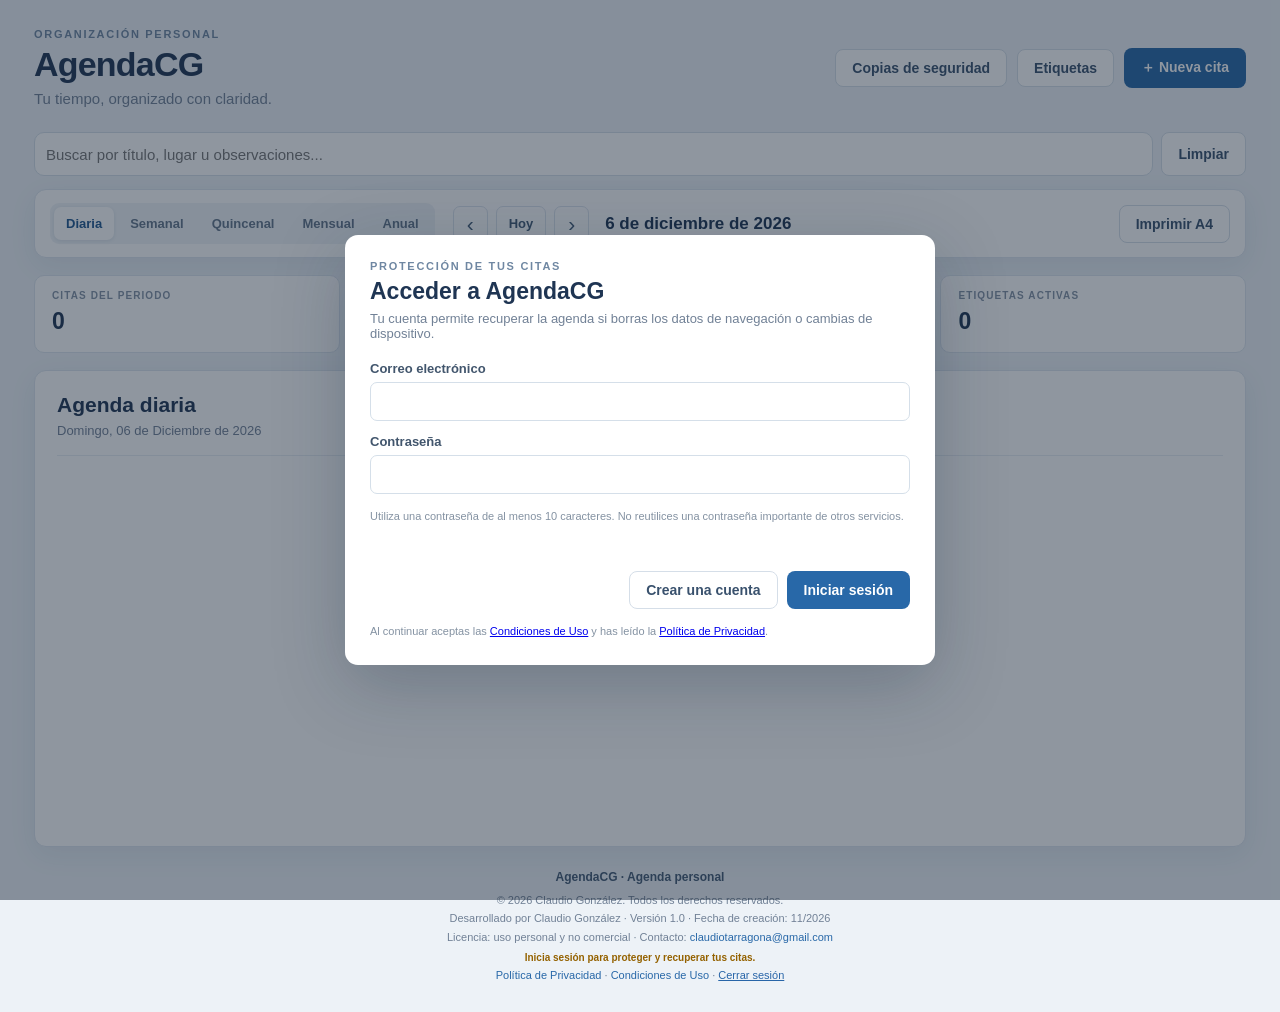
==== index.html @ bfd345f3 "Add Google Search Console verification meta tag" ====
<!DOCTYPE html>
<html lang="es">
<head>
    <meta charset="UTF-8">
    <meta name="viewport" content="width=device-width, initial-scale=1, viewport-fit=cover">
    <meta name="theme-color" content="#1f3553">
    <meta name="description" content="AgendaCG: agenda personal con almacenamiento local y sincronización segura.">
    <meta name="google-site-verification" content="126rjDqV72mXyPb1nNdItYj8DQDbuHSr2ooa95EnpuE">
    <link rel="manifest" href="manifest.webmanifest">
    <link rel="icon" href="icons/icon.svg" type="image/svg+xml">
    <link rel="apple-touch-icon" href="icons/icon.svg">
    <title>AgendaCG</title>
    <link rel="stylesheet" href="css/styles.css">
</head>
<body>
    <div class="app-shell">
        <header class="app-header no-print">
            <div>
                <div class="eyebrow">ORGANIZACIÓN PERSONAL</div>
                <h1>AgendaCG</h1>
                <p class="subtitle">Tu tiempo, organizado con claridad.</p>
            </div>
            <div class="header-actions">
                <button class="button button-light" id="installBtn" hidden>Instalar AgendaCG</button>
                <button class="button button-light" id="backupBtn">Copias de seguridad</button>
                <button class="button button-light" id="manageCategoriesBtn">Etiquetas</button>
                <button class="button button-primary" id="newEventBtn">＋ Nueva cita</button>
            </div>
        </header>

        <main>
            <section class="search-bar no-print" aria-label="Buscar citas">
                <input id="searchInput" type="search" placeholder="Buscar por título, lugar u observaciones..." autocomplete="off">
                <button class="button button-light" id="clearSearchBtn" type="button">Limpiar</button>
            </section>
            <section class="toolbar no-print">
                <div class="view-tabs" role="group" aria-label="Tipo de vista">
                    <button class="view-tab active" data-view="day">Diaria</button>
                    <button class="view-tab" data-view="week">Semanal</button>
                    <button class="view-tab" data-view="fortnight">Quincenal</button>
                    <button class="view-tab" data-view="month">Mensual</button>
                    <button class="view-tab" data-view="year">Anual</button>
                </div>
                <div class="date-navigation">
                    <button class="icon-button" id="prevBtn" aria-label="Periodo anterior">‹</button>
                    <button class="today-button" id="todayBtn">Hoy</button>
                    <button class="icon-button" id="nextBtn" aria-label="Periodo siguiente">›</button>
                    <div class="period-title" id="periodTitle"></div>
                </div>
                <div class="toolbar-actions">
                    <button class="button button-light" id="printBtn">Imprimir A4</button>
                </div>
            </section>

            <section class="summary-row" id="summaryRow">
                <div class="summary-card">
                    <span class="summary-label">CITAS DEL PERIODO</span>
                    <strong id="periodCount">0</strong>
                </div>
                <div class="summary-card">
                    <span class="summary-label">PRÓXIMA CITA</span>
                    <strong class="summary-next" id="nextEvent">Sin citas próximas</strong>
                </div>
                <div class="summary-card">
                    <span class="summary-label">ETIQUETAS ACTIVAS</span>
                    <strong id="categoryCount">0</strong>
                </div>
            </section>

            <section class="calendar-panel">
                <div class="panel-heading">
                    <div>
                        <h2 id="viewHeading">Agenda diaria</h2>
                        <p id="viewDescription">Citas programadas para el día seleccionado.</p>
                    </div>
                    <div class="panel-legend" id="legend"></div>
                </div>
                <div id="calendarView" class="calendar-view"></div>
            </section>
        </main>

        <footer class="app-footer">
            <div class="footer-brand">AgendaCG · Agenda personal</div>
            <div>© 2026 Claudio González. Todos los derechos reservados.</div>
            <div>Desarrollado por Claudio González · Versión 1.0 · Fecha de creación: 11/2026</div>
            <div>Licencia: uso personal y no comercial · Contacto: <a href="mailto:claudiotarragona@gmail.com">claudiotarragona@gmail.com</a></div>
            <div class="footer-storage" id="cloudStatus" role="status">Preparando almacenamiento seguro…</div>
            <div><a href="privacidad.html" target="_blank" rel="noopener">Política de Privacidad</a> · <a href="condiciones.html" target="_blank" rel="noopener">Condiciones de Uso</a> · <button class="link-button" type="button" id="logoutBtn">Cerrar sesión</button></div>
        </footer>
    </div>

    <div class="modal-backdrop hidden no-print" id="eventModal">
        <section class="modal" role="dialog" aria-modal="true" aria-labelledby="eventModalTitle">
            <div class="modal-header">
                <div>
                    <div class="eyebrow">GESTIÓN DE AGENDA</div>
                    <h2 id="eventModalTitle">Nueva cita</h2>
                </div>
                <button class="close-button" data-close="eventModal" aria-label="Cerrar">×</button>
            </div>
            <form id="eventForm">
                <input type="hidden" id="eventId">
                <label for="eventTitle">Título de la cita <span class="required">*</span></label>
                <input id="eventTitle" maxlength="120" required placeholder="Ej. Visita médica">

                <div class="form-grid">
                    <div>
                        <label for="eventDate">Fecha <span class="required">*</span></label>
                        <input type="date" id="eventDate" required>
                    </div>
                    <div>
                        <label for="eventCategory">Tipo de cita</label>
                        <select id="eventCategory"></select>
                    </div>
                    <div>
                        <label for="eventStart">Hora de inicio</label>
                        <input type="time" id="eventStart">
                    </div>
                    <div>
                        <label for="eventEnd">Hora de finalización</label>
                        <input type="time" id="eventEnd">
                    </div>
                </div>

                <label for="eventLocation">Lugar</label>
                <input id="eventLocation" maxlength="160" placeholder="Dirección o lugar (opcional)">
                <label for="eventNotes">Observaciones</label>
                <textarea id="eventNotes" rows="4" maxlength="1500" placeholder="Detalles que quieras recordar..."></textarea>

                <div class="modal-actions">
                    <button type="button" class="button button-light" data-close="eventModal">Cancelar</button>
                    <button type="submit" class="button button-primary">Guardar cita</button>
                </div>
            </form>
        </section>
    </div>

    <div class="modal-backdrop hidden no-print" id="categoriesModal">
        <section class="modal modal-narrow" role="dialog" aria-modal="true" aria-labelledby="categoriesTitle">
            <div class="modal-header">
                <div>
                    <div class="eyebrow">PERSONALIZACIÓN</div>
                    <h2 id="categoriesTitle">Etiquetas de cita</h2>
                    <p class="modal-intro">Crea y administra los tipos que utilizarás en tu agenda.</p>
                </div>
                <button class="close-button" data-close="categoriesModal" aria-label="Cerrar">×</button>
            </div>

            <form id="categoryForm" class="category-form">
                <input type="hidden" id="categoryId">
                <input id="categoryName" maxlength="50" required placeholder="Nombre de la etiqueta">
                <input type="color" id="categoryColor" value="#3975bd" aria-label="Color de etiqueta">
                <button class="button button-primary" type="submit" id="categorySaveBtn">Añadir</button>
                <button class="button button-light hidden" type="button" id="categoryCancelBtn">Cancelar</button>
            </form>

            <div id="categoryList" class="category-list"></div>
            <p class="small-note">No se puede eliminar una etiqueta que esté asignada a una cita. Primero cambia el tipo de esas citas.</p>
        </section>
    </div>

    <div class="modal-backdrop hidden no-print" id="backupModal">
        <section class="modal modal-narrow" role="dialog" aria-modal="true" aria-labelledby="backupTitle">
            <div class="modal-header">
                <div><div class="eyebrow">PROTECCIÓN DE DATOS</div><h2 id="backupTitle">Copias de seguridad</h2>
                <p class="modal-intro">Exporta tus citas a un archivo o restaura una copia anterior.</p></div>
                <button class="close-button" data-close="backupModal" aria-label="Cerrar">×</button>
            </div>
            <div class="backup-actions">
                <button class="button button-primary" id="exportBackupBtn" type="button">Exportar copia JSON</button>
                <label class="button button-light file-button" for="importBackupInput">Restaurar copia JSON</label>
                <input id="importBackupInput" type="file" accept="application/json,.json" hidden>
            </div>
            <p class="small-note">La copia incluye las citas y las etiquetas. Guárdala en un lugar seguro. La restauración sustituye los datos actuales de este dispositivo.</p>
        </section>
    </div>
    <div class="modal-backdrop hidden no-print" id="accountModal">
        <section class="modal modal-narrow" role="dialog" aria-modal="true" aria-labelledby="accountTitle">
            <div class="modal-header"><div><div class="eyebrow">PROTECCIÓN DE TUS CITAS</div><h2 id="accountTitle">Acceder a AgendaCG</h2><p class="modal-intro">Tu cuenta permite recuperar la agenda si borras los datos de navegación o cambias de dispositivo.</p></div></div>
            <form id="authForm">
                <input type="hidden" id="authMode" value="login">
                <label for="authEmail">Correo electrónico</label>
                <input type="email" id="authEmail" autocomplete="username" maxlength="254" required>
                <label for="authPassword">Contraseña</label>
                <input type="password" id="authPassword" autocomplete="current-password" minlength="10" maxlength="128" required>
                <p class="small-note">Utiliza una contraseña de al menos 10 caracteres. No reutilices una contraseña importante de otros servicios.</p>
                <p id="authMessage" class="auth-message" role="alert"></p>
                <div class="modal-actions"><button type="button" class="button button-light" id="authSwitch">Crear una cuenta</button><button type="submit" class="button button-primary" id="authSubmit">Iniciar sesión</button></div>
            </form>
            <p class="small-note">Al continuar aceptas las <a href="condiciones.html" target="_blank" rel="noopener">Condiciones de Uso</a> y has leído la <a href="privacidad.html" target="_blank" rel="noopener">Política de Privacidad</a>.</p>
        </section>
    </div>
    <div class="toast no-print" id="toast" role="status" aria-live="polite"></div>
    <script src="js/config.js"></script>
    <script src="js/cloud.js"></script>
    <script src="js/app.js"></script>
    <script src="js/pwa.js"></script>
</body>
</html>
---- css/styles.css ----
* { box-sizing: border-box; }
:root {
    --navy: #1f3553;
    --blue: #2868a8;
    --blue-dark: #1f568e;
    --text: #26364a;
    --muted: #718096;
    --line: #dce4ed;
    --soft: #f3f6fa;
    --white: #ffffff;
    --shadow: 0 8px 28px rgba(30, 55, 85, .07);
}
body { margin: 0; background: #edf2f7; color: var(--text); font-family: "Segoe UI", Arial, sans-serif; font-size: 15px; }
button, input, select, textarea { font: inherit; }
button { cursor: pointer; }
.app-shell { max-width: 1500px; margin: 0 auto; padding: 28px 34px 22px; }
.app-header { display:flex; align-items:center; justify-content:space-between; gap:24px; margin-bottom:25px; }
.eyebrow { color:#6f87a2; font-size:11px; font-weight:800; letter-spacing:1.7px; margin-bottom:6px; }
h1 { color:var(--navy); font-size:34px; line-height:1.1; margin:0; letter-spacing:-.8px; }
.subtitle { color:var(--muted); margin:7px 0 0; font-size:15px; }
.header-actions, .toolbar-actions { display:flex; gap:10px; align-items:center; }
.button { border:1px solid transparent; border-radius:8px; padding:10px 16px; font-weight:650; font-size:14px; transition:.15s; }
.button-primary { background:var(--blue); color:white; }
.button-primary:hover { background:var(--blue-dark); }
.button-light { background:white; color:#39516d; border-color:#d5dee8; }
.button-light:hover { background:#f6f8fb; }
.toolbar { background:white; border:1px solid var(--line); border-radius:12px; padding:13px 15px; display:flex; align-items:center; gap:18px; box-shadow:var(--shadow); }
.view-tabs { display:flex; gap:4px; background:#f0f4f8; padding:4px; border-radius:9px; }
.view-tab { border:0; color:#63758a; background:transparent; padding:9px 12px; border-radius:7px; font-size:13px; font-weight:650; }
.view-tab.active { background:white; color:var(--blue-dark); box-shadow:0 1px 4px #1b36501c; }
.date-navigation { display:flex; align-items:center; gap:8px; flex:1; min-width:220px; }
.icon-button, .today-button { height:35px; min-width:35px; border:1px solid var(--line); background:white; color:#425a75; border-radius:7px; font-size:21px; line-height:1; }
.today-button { font-size:13px; padding:0 12px; font-weight:650; }
.period-title { font-size:17px; font-weight:750; color:var(--navy); margin-left:8px; }
.summary-row { display:grid; grid-template-columns: .8fr 1.5fr .8fr; gap:14px; margin:17px 0; }
.summary-card { background:white; border:1px solid var(--line); border-radius:10px; padding:14px 17px; min-height:78px; }
.summary-label { display:block; color:#8493a5; font-size:10px; font-weight:800; letter-spacing:1.1px; margin-bottom:7px; }
.summary-card strong { color:var(--navy); font-size:23px; }
.summary-card .summary-next { font-size:15px; font-weight:650; }
.calendar-panel { background:white; border:1px solid var(--line); border-radius:12px; box-shadow:var(--shadow); min-height:460px; padding:22px; }
.panel-heading { display:flex; align-items:flex-start; justify-content:space-between; gap:20px; padding-bottom:17px; border-bottom:1px solid #e8edf3; margin-bottom:18px; }
.panel-heading h2 { margin:0; color:var(--navy); font-size:21px; }
.panel-heading p { margin:6px 0 0; color:var(--muted); font-size:13px; }
.panel-legend { display:flex; flex-wrap:wrap; justify-content:flex-end; gap:8px 13px; }
.legend-item { display:flex; align-items:center; gap:6px; color:#68798c; font-size:11px; }
.legend-dot { width:9px; height:9px; border-radius:50%; }
.calendar-view { min-height:350px; }
.day-list { display:flex; flex-direction:column; gap:10px; }
.event-card { display:grid; grid-template-columns:90px 5px minmax(0,1fr) auto; gap:14px; align-items:stretch; border:1px solid #e5ebf1; border-radius:9px; padding:13px 14px; background:#fff; }
.event-time { color:#405976; font-size:14px; font-weight:750; padding-top:2px; }
.event-stripe { border-radius:4px; background:var(--event-color,#3975bd); }
.event-main { min-width:0; }
.event-title { font-size:15px; font-weight:750; color:#263c57; margin:0 0 5px; }
.event-meta { display:flex; flex-wrap:wrap; gap:7px 14px; color:#718196; font-size:12px; }
.event-notes { margin-top:7px; font-size:13px; color:#52657a; white-space:pre-wrap; }
.event-actions { display:flex; gap:6px; align-items:flex-start; }
.mini-button { border:1px solid #dce4ed; background:#fff; color:#50657d; border-radius:6px; padding:6px 9px; font-size:12px; }
.mini-button:hover { background:#f4f7fa; }
.empty-state { text-align:center; padding:65px 20px; color:#7a8a9d; }
.empty-state strong { display:block; color:#40546c; font-size:17px; margin-bottom:7px; }
.week-grid { display:grid; grid-template-columns:repeat(7,minmax(0,1fr)); border-top:1px solid var(--line); border-left:1px solid var(--line); }
.week-column { min-height:300px; border-right:1px solid var(--line); border-bottom:1px solid var(--line); padding:9px 7px; min-width:0; }
.week-day-head { text-align:center; padding:5px 0 11px; border-bottom:1px solid #edf1f5; margin-bottom:8px; }
.week-day-head span { display:block; color:#7b8b9d; text-transform:uppercase; font-size:10px; font-weight:750; }
.week-day-head strong { display:inline-flex; margin-top:5px; width:29px; height:29px; align-items:center; justify-content:center; border-radius:50%; color:#3d536d; }
.week-day-head strong.selected { background:var(--blue); color:white; }
.week-event { display:block; width:100%; text-align:left; border:0; border-left:3px solid var(--event-color); background:#f2f6fa; border-radius:4px; padding:6px 5px; margin:5px 0; color:#344b65; font-size:11px; line-height:1.35; overflow-wrap:anywhere; }
.week-event b { display:block; font-size:10px; margin-bottom:2px; }
.month-grid { display:grid; grid-template-columns:repeat(7,minmax(0,1fr)); border-top:1px solid var(--line); border-left:1px solid var(--line); }
.month-weekday { padding:9px 5px; text-align:center; background:#f6f8fb; color:#708196; font-size:11px; font-weight:800; border-right:1px solid var(--line); border-bottom:1px solid var(--line); }
.month-cell { min-height:112px; padding:7px; border-right:1px solid var(--line); border-bottom:1px solid var(--line); cursor:pointer; }
.month-cell:hover { background:#f8fafc; }
.month-cell.outside { background:#fafbfd; color:#b4bfcb; }
.month-cell.today { background:#f1f7fd; }
.month-day-number { display:flex; align-items:center; justify-content:space-between; color:#455a73; font-size:12px; font-weight:750; margin-bottom:5px; }
.month-cell.outside .month-day-number { color:#b3bdc8; }
.month-event { display:block; border-left:3px solid var(--event-color); border-radius:3px; background:#f0f4f8; color:#41566e; padding:3px 4px; margin:3px 0; font-size:10px; overflow:hidden; text-overflow:ellipsis; white-space:nowrap; }
.more-events { color:#6e8298; font-size:10px; padding:2px 4px; }
.year-grid { display:grid; grid-template-columns:repeat(3,minmax(0,1fr)); gap:20px; }
.year-month { border:1px solid #e3eaf1; border-radius:8px; padding:12px; }
.year-month h3 { color:#314b68; font-size:14px; margin:0 0 9px; }
.year-days { display:grid; grid-template-columns:repeat(7,1fr); gap:3px; text-align:center; }
.year-days span { font-size:10px; color:#7f8ea0; padding:4px 0; }
.year-days button { border:0; background:transparent; border-radius:5px; padding:5px 0; color:#40556d; font-size:11px; position:relative; }
.year-days button:hover { background:#edf3f9; }
.year-days button.has-events::after { content:""; position:absolute; width:4px; height:4px; border-radius:50%; background:#3477b9; bottom:1px; left:calc(50% - 2px); }
.year-days button.selected { background:var(--blue); color:white; }
.year-days button.today:not(.selected) { outline:1px solid #77a4d0; }
.app-footer { text-align:center; color:#718196; font-size:11px; line-height:1.7; padding:20px 8px 5px; }
.footer-brand { color:#435a74; font-weight:750; font-size:12px; margin-bottom:3px; }
.app-footer a { color:#2868a8; text-decoration:none; }
.app-footer a:hover { text-decoration:underline; }
.footer-storage { color:#98a4b1; font-size:10px; margin-top:2px; }
.modal-backdrop { position:fixed; inset:0; z-index:20; background:rgba(21,37,56,.48); display:flex; align-items:center; justify-content:center; padding:20px; overflow:auto; }
.hidden { display:none !important; }
.print-only { display:none; }
.modal { width:min(620px,100%); background:white; border-radius:13px; padding:25px; box-shadow:0 20px 70px #10243b40; max-height:calc(100vh - 40px); overflow:auto; }
.modal-narrow { width:min(590px,100%); }
.modal-header { display:flex; align-items:flex-start; justify-content:space-between; margin-bottom:20px; }
.modal-header h2 { margin:0; color:var(--navy); font-size:23px; }
.close-button { border:0; background:transparent; color:#78889a; font-size:28px; line-height:1; }
.modal form label { display:block; color:#42566d; font-size:13px; font-weight:700; margin:13px 0 6px; }
.required { color:#c34b4b; }
input, select, textarea { width:100%; border:1px solid #d5dfe9; border-radius:7px; padding:10px 11px; color:#2c4057; background:white; outline:none; }
input:focus, select:focus, textarea:focus { border-color:#78a5d0; box-shadow:0 0 0 3px #3975bd18; }
textarea { resize:vertical; }
.form-grid { display:grid; grid-template-columns:1fr 1fr; gap:0 14px; }
.modal-actions { display:flex; justify-content:flex-end; gap:9px; margin-top:22px; }
.modal-intro { color:#718196; margin:6px 0 0; font-size:13px; }
.category-form { display:grid; grid-template-columns:1fr 48px auto; gap:8px; align-items:center; }
.category-form input { min-width:0; }
.category-form input[type=color] { height:40px; padding:4px; }
.category-form .hidden { display:none !important; }
.category-list { display:flex; flex-direction:column; gap:8px; margin-top:18px; }
.category-row { display:flex; align-items:center; gap:10px; border:1px solid #e5ebf1; border-radius:7px; padding:9px 10px; }
.category-swatch { width:13px; height:13px; border-radius:50%; flex:none; }
.category-row strong { flex:1; font-size:13px; color:#3b5068; }
.category-row-actions { display:flex; gap:6px; }
.small-note { font-size:11px; line-height:1.5; color:#8492a2; margin:14px 0 0; }
.toast { position:fixed; bottom:22px; left:50%; transform:translateX(-50%); z-index:40; background:#203b5b; color:white; padding:11px 17px; border-radius:8px; box-shadow:var(--shadow); opacity:0; pointer-events:none; transition:opacity .2s; font-size:13px; }
.toast.show { opacity:1; }
@media (max-width:1050px) {
    .app-shell { padding:22px 18px; }
    .toolbar { flex-wrap:wrap; }
    .date-navigation { order:3; flex-basis:100%; }
    .toolbar-actions { margin-left:auto; }
    .week-grid { overflow-x:auto; }
    .week-column { min-width:105px; }
}
@media (max-width:680px) {
    .app-header { align-items:flex-start; flex-direction:column; }
    .header-actions { width:100%; }
    .header-actions .button { flex:1; }
    .summary-row { grid-template-columns:1fr 1fr; }
    .summary-card:nth-child(2) { grid-column:span 2; grid-row:2; }
    .view-tabs { width:100%; overflow-x:auto; }
    .view-tab { flex:1; padding:9px 7px; white-space:nowrap; }
    .toolbar-actions { width:100%; }
    .toolbar-actions .button { flex:1; }
    .period-title { font-size:14px; }
    .calendar-panel { padding:14px; }
    .panel-heading { flex-direction:column; }
    .panel-legend { justify-content:flex-start; }
    .event-card { grid-template-columns:65px 4px minmax(0,1fr); gap:9px; }
    .event-actions { grid-column:3; }
    .year-grid { grid-template-columns:repeat(2,minmax(0,1fr)); gap:10px; }
    .year-month { padding:8px; }
    .month-cell { min-height:76px; padding:4px; }
    .month-event { font-size:9px; }
    .form-grid { grid-template-columns:1fr; }
    .category-form { grid-template-columns:1fr 42px; }
    .category-form button { grid-column:span 2; }
}
@page { size:A4 portrait; margin:14mm 13mm 15mm; }
@media print {
    body { background:white; color:#111; font-family:Arial,sans-serif; font-size:11pt; }
    .app-shell { max-width:none; padding:0; margin:0; }
    .no-print, .app-header, .toolbar, .summary-row, .event-actions { display:none !important; }
    .app-footer { display:block !important; margin-top:8mm; padding-top:3mm; border-top:1px solid #888; color:#333; font-size:8pt; line-height:1.5; }
    .footer-brand { color:#111; font-size:9pt; }
    .app-footer a { color:#111; text-decoration:none; }
    .footer-storage { color:#444; }
    .calendar-panel { border:0; border-radius:0; box-shadow:none; padding:0; min-height:0; }
    .panel-heading { border-bottom:2px solid #333; padding:0 0 8px; margin:0 0 12px; }
    .panel-heading h2 { font-size:17pt; color:#111; }
    .panel-heading p { font-size:10pt; color:#333; }
    .panel-legend { gap:5px 12px; }
    .legend-item { color:#222; font-size:8pt; }
    .event-card { break-inside:avoid; grid-template-columns:23mm 2mm minmax(0,1fr); gap:4mm; padding:3mm 2mm; border:0; border-bottom:1px solid #bbb; border-radius:0; }
    .event-time { font-size:10pt; color:#111; }
    .event-title { font-size:12pt; color:#111; margin-bottom:2mm; }
    .event-meta { color:#333; font-size:9pt; }
    .event-notes { color:#222; font-size:10pt; }
    .day-list { gap:0; }
    .week-grid, .month-grid { border-color:#777; }
    .week-column { min-height:33mm; padding:2mm 1.5mm; }
    .week-day-head span { font-size:8pt; color:#222; }
    .week-day-head strong { color:#111; }
    .print-only { display:block !important; }
    .week-event { background:#f4f4f4 !important; color:#111; font-size:8pt; padding:1.5mm; break-inside:avoid; }
    .week-event b { font-size:7.5pt; }
    .month-weekday { background:#eee !important; color:#111; font-size:8pt; padding:2mm; }
    .month-cell { min-height:24mm; padding:1.5mm; }
    .month-event { background:#f1f1f1 !important; color:#111; font-size:7pt; white-space:normal; }
    .year-grid { grid-template-columns:repeat(3,1fr); gap:5mm; }
    .year-month { break-inside:avoid; padding:2mm; }
    .year-month h3 { font-size:10pt; color:#111; }
    .year-days button, .year-days span { color:#111; font-size:7pt; padding:1mm 0; }
    .year-days button.has-events::after { background:#111; }
    .empty-state { padding:20mm 5mm; color:#333; }
    .empty-state strong { color:#111; }
}

/* Adaptación PWA para teléfonos */
.search-bar { display:flex; gap:8px; margin:0 0 13px; }
.search-bar input { min-width:0; flex:1; min-height:44px; border-radius:10px; }
.backup-actions { display:flex; flex-wrap:wrap; gap:10px; }
.file-button { display:inline-flex; align-items:center; justify-content:center; cursor:pointer; }
button, .button { touch-action:manipulation; }
@media (max-width:680px) {
  body { font-size:14px; padding-bottom:env(safe-area-inset-bottom); }
  .app-shell { padding:calc(15px + env(safe-area-inset-top)) 12px 16px; }
  .app-header { gap:13px; margin-bottom:15px; }
  h1 { font-size:29px; }
  .subtitle { font-size:13px; }
  .header-actions { display:grid; grid-template-columns:1fr 1fr; gap:8px; }
  .header-actions .button { min-height:43px; padding:9px 8px; font-size:12px; }
  .search-bar { margin-bottom:10px; }
  .search-bar .button { padding:8px 11px; }
  .toolbar { padding:10px; gap:10px; }
  .view-tabs { display:grid; grid-template-columns:repeat(5,minmax(0,1fr)); gap:2px; width:100%; }
  .view-tab { padding:9px 2px; font-size:11px; }
  .date-navigation { order:initial; flex-basis:auto; min-width:0; width:100%; justify-content:center; }
  .period-title { flex:1; text-align:center; font-size:13px; margin-left:2px; }
  .toolbar-actions { display:flex; width:100%; }
  .toolbar-actions .button { width:100%; min-height:40px; }
  .summary-row { grid-template-columns:1fr 1fr; gap:8px; margin:10px 0; }
  .summary-card { min-height:68px; padding:10px; }
  .summary-label { font-size:9px; letter-spacing:.5px; }
  .summary-card strong { font-size:20px; }
  .summary-card .summary-next { font-size:12px; }
  .calendar-panel { padding:12px 9px; min-height:300px; }
  .panel-heading { gap:10px; padding-bottom:12px; margin-bottom:12px; }
  .panel-heading h2 { font-size:18px; }
  .panel-heading p { font-size:11px; }
  .panel-legend { gap:6px 9px; }
  .legend-item { font-size:10px; }
  .event-card { grid-template-columns:57px 3px minmax(0,1fr); gap:8px; padding:11px 8px; }
  .event-time { font-size:11px; }
  .event-title { font-size:14px; }
  .event-meta { font-size:11px; }
  .event-notes { font-size:12px; }
  .event-actions { grid-column:3; }
  .mini-button { min-height:34px; padding:7px 10px; }
  .week-grid { overflow-x:auto; grid-template-columns:repeat(7,minmax(90px,1fr)) !important; }
  .week-column { min-width:90px; }
  .month-grid { min-width:0; }
  .month-cell { min-height:65px; padding:3px 2px; }
  .month-weekday { padding:6px 1px; font-size:9px; }
  .month-day-number { font-size:10px; }
  .month-event { font-size:8px; padding:2px; }
  .year-grid { grid-template-columns:1fr 1fr; gap:8px; }
  .year-month { padding:7px 5px; }
  .year-month h3 { font-size:12px; }
  .year-days { gap:1px; }
  .year-days button { padding:5px 0; font-size:10px; }
  .modal-backdrop { align-items:flex-end; padding:0; }
  .modal { width:100%; max-height:92dvh; border-radius:18px 18px 0 0; padding:20px 16px calc(18px + env(safe-area-inset-bottom)); }
  .modal-header h2 { font-size:20px; }
  .modal form label { margin-top:12px; }
  input, select, textarea { min-height:43px; font-size:16px; }
  textarea { min-height:100px; }
  .form-grid { grid-template-columns:1fr 1fr; gap:0 10px; }
  .modal-actions { position:sticky; bottom:-18px; background:#fff; padding:12px 0 3px; }
  .modal-actions .button { flex:1; min-height:44px; }
  .category-form { grid-template-columns:minmax(0,1fr) 45px; }
  .category-form button { grid-column:span 2; min-height:42px; }
  .category-row { flex-wrap:wrap; }
  .category-row-actions { margin-left:auto; }
  .app-footer { font-size:10px; padding-top:15px; }
}
@media (max-width:370px) {
  .view-tab { font-size:10px; }
  .form-grid { grid-template-columns:1fr; }
  .event-card { grid-template-columns:51px 3px minmax(0,1fr); gap:6px; }
  .year-grid { grid-template-columns:1fr; }
}


/* Cuenta y sincronización segura */
.link-button{border:0;background:none;color:#2865a8;text-decoration:underline;cursor:pointer;font:inherit;padding:0}
#cloudStatus{font-weight:600}
#cloudStatus[data-state="success"]{color:#18794e}
#cloudStatus[data-state="warning"]{color:#946200}
#cloudStatus[data-state="error"]{color:#b42318}
.auth-message{min-height:1.3em;color:#b42318;font-size:13px;margin:8px 0}
#authSubmit:disabled{opacity:.65;cursor:wait}
#accountModal{z-index:11000}
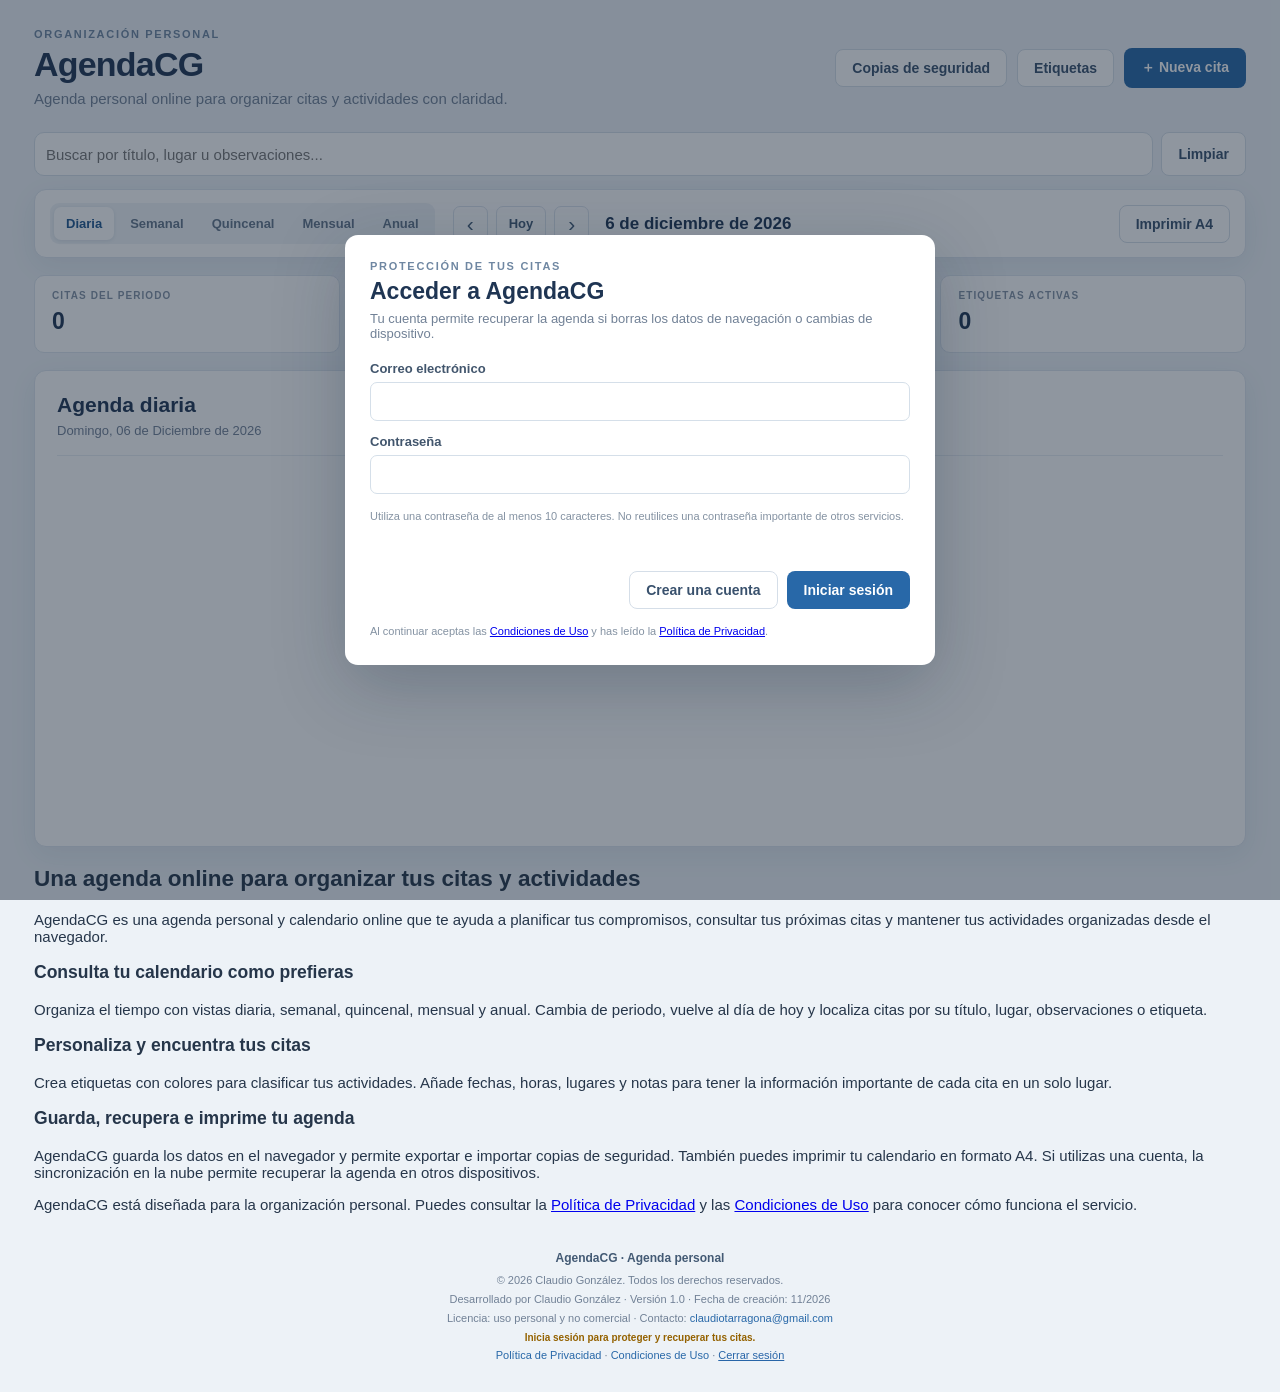
==== commit da63ffa9: "Improve AgendaCG homepage SEO content and metadata" ====
--- a/index.html
+++ b/index.html
@@ -4,12 +4,41 @@
     <meta charset="UTF-8">
     <meta name="viewport" content="width=device-width, initial-scale=1, viewport-fit=cover">
     <meta name="theme-color" content="#1f3553">
-    <meta name="description" content="AgendaCG: agenda personal con almacenamiento local y sincronización segura.">
+    <meta name="description" content="AgendaCG es tu agenda online y calendario personal para organizar citas y actividades. Consulta vistas diaria, semanal, quincenal, mensual y anual, usa etiquetas y guarda copias de seguridad.">
+    <meta name="robots" content="index,follow,max-image-preview:large">
+    <link rel="canonical" href="https://fersys26.github.io/AgendaCG/">
     <meta name="google-site-verification" content="126rjDqV72mXyPb1nNdItYj8DQDbuHSr2ooa95EnpuE">
+    <meta property="og:type" content="website">
+    <meta property="og:locale" content="es_ES">
+    <meta property="og:site_name" content="AgendaCG">
+    <meta property="og:title" content="AgendaCG: agenda online y calendario personal de citas">
+    <meta property="og:description" content="Organiza citas y actividades con una agenda online personal: vistas diaria, semanal, quincenal, mensual y anual, etiquetas y copias de seguridad.">
+    <meta property="og:url" content="https://fersys26.github.io/AgendaCG/">
+    <meta name="twitter:card" content="summary">
+    <meta name="twitter:title" content="AgendaCG: agenda online y calendario personal">
+    <meta name="twitter:description" content="Organiza citas y actividades con vistas diaria, semanal, quincenal, mensual y anual.">
     <link rel="manifest" href="manifest.webmanifest">
     <link rel="icon" href="icons/icon.svg" type="image/svg+xml">
-    <link rel="apple-touch-icon" href="icons/icon.svg">
-    <title>AgendaCG</title>
+    <link rel="icon" href="icons/icon-192.png" type="image/png" sizes="192x192">
+    <link rel="apple-touch-icon" href="icons/icon-192.png">
+    <title>AgendaCG: agenda online y calendario personal de citas</title>
+    <script type="application/ld+json">
+    {
+      "@context": "https://schema.org",
+      "@type": "SoftwareApplication",
+      "name": "AgendaCG",
+      "applicationCategory": "ProductivityApplication",
+      "operatingSystem": "Web",
+      "inLanguage": "es",
+      "url": "https://fersys26.github.io/AgendaCG/",
+      "description": "Agenda online personal para organizar citas y actividades con vistas diaria, semanal, quincenal, mensual y anual, etiquetas y copias de seguridad.",
+      "featureList": ["Vistas diaria, semanal, quincenal, mensual y anual", "Gestión de citas y actividades", "Etiquetas personalizables", "Búsqueda de citas", "Impresión en formato A4", "Copias de seguridad exportables", "Sincronización entre dispositivos mediante cuenta, cuando está disponible"],
+      "author": {
+        "@type": "Person",
+        "name": "Claudio González"
+      }
+    }
+    </script>
     <link rel="stylesheet" href="css/styles.css">
 </head>
 <body>
@@ -18,7 +47,7 @@
             <div>
                 <div class="eyebrow">ORGANIZACIÓN PERSONAL</div>
                 <h1>AgendaCG</h1>
-                <p class="subtitle">Tu tiempo, organizado con claridad.</p>
+                <p class="subtitle">Agenda personal online para organizar citas y actividades con claridad.</p>
             </div>
             <div class="header-actions">
                 <button class="button button-light" id="installBtn" hidden>Instalar AgendaCG</button>
@@ -76,6 +105,26 @@
                     <div class="panel-legend" id="legend"></div>
                 </div>
                 <div id="calendarView" class="calendar-view"></div>
+            </section>
+
+            <section class="seo-intro" aria-labelledby="seo-heading">
+                <h2 id="seo-heading">Una agenda online para organizar tus citas y actividades</h2>
+                <p>AgendaCG es una agenda personal y calendario online que te ayuda a planificar tus compromisos, consultar tus próximas citas y mantener tus actividades organizadas desde el navegador.</p>
+                <div class="seo-features">
+                    <article>
+                        <h3>Consulta tu calendario como prefieras</h3>
+                        <p>Organiza el tiempo con vistas diaria, semanal, quincenal, mensual y anual. Cambia de periodo, vuelve al día de hoy y localiza citas por su título, lugar, observaciones o etiqueta.</p>
+                    </article>
+                    <article>
+                        <h3>Personaliza y encuentra tus citas</h3>
+                        <p>Crea etiquetas con colores para clasificar tus actividades. Añade fechas, horas, lugares y notas para tener la información importante de cada cita en un solo lugar.</p>
+                    </article>
+                    <article>
+                        <h3>Guarda, recupera e imprime tu agenda</h3>
+                        <p>AgendaCG guarda los datos en el navegador y permite exportar e importar copias de seguridad. También puedes imprimir tu calendario en formato A4. Si utilizas una cuenta, la sincronización en la nube permite recuperar la agenda en otros dispositivos.</p>
+                    </article>
+                </div>
+                <p class="seo-note">AgendaCG está diseñada para la organización personal. Puedes consultar la <a href="privacidad.html">Política de Privacidad</a> y las <a href="condiciones.html">Condiciones de Uso</a> para conocer cómo funciona el servicio.</p>
             </section>
         </main>
 
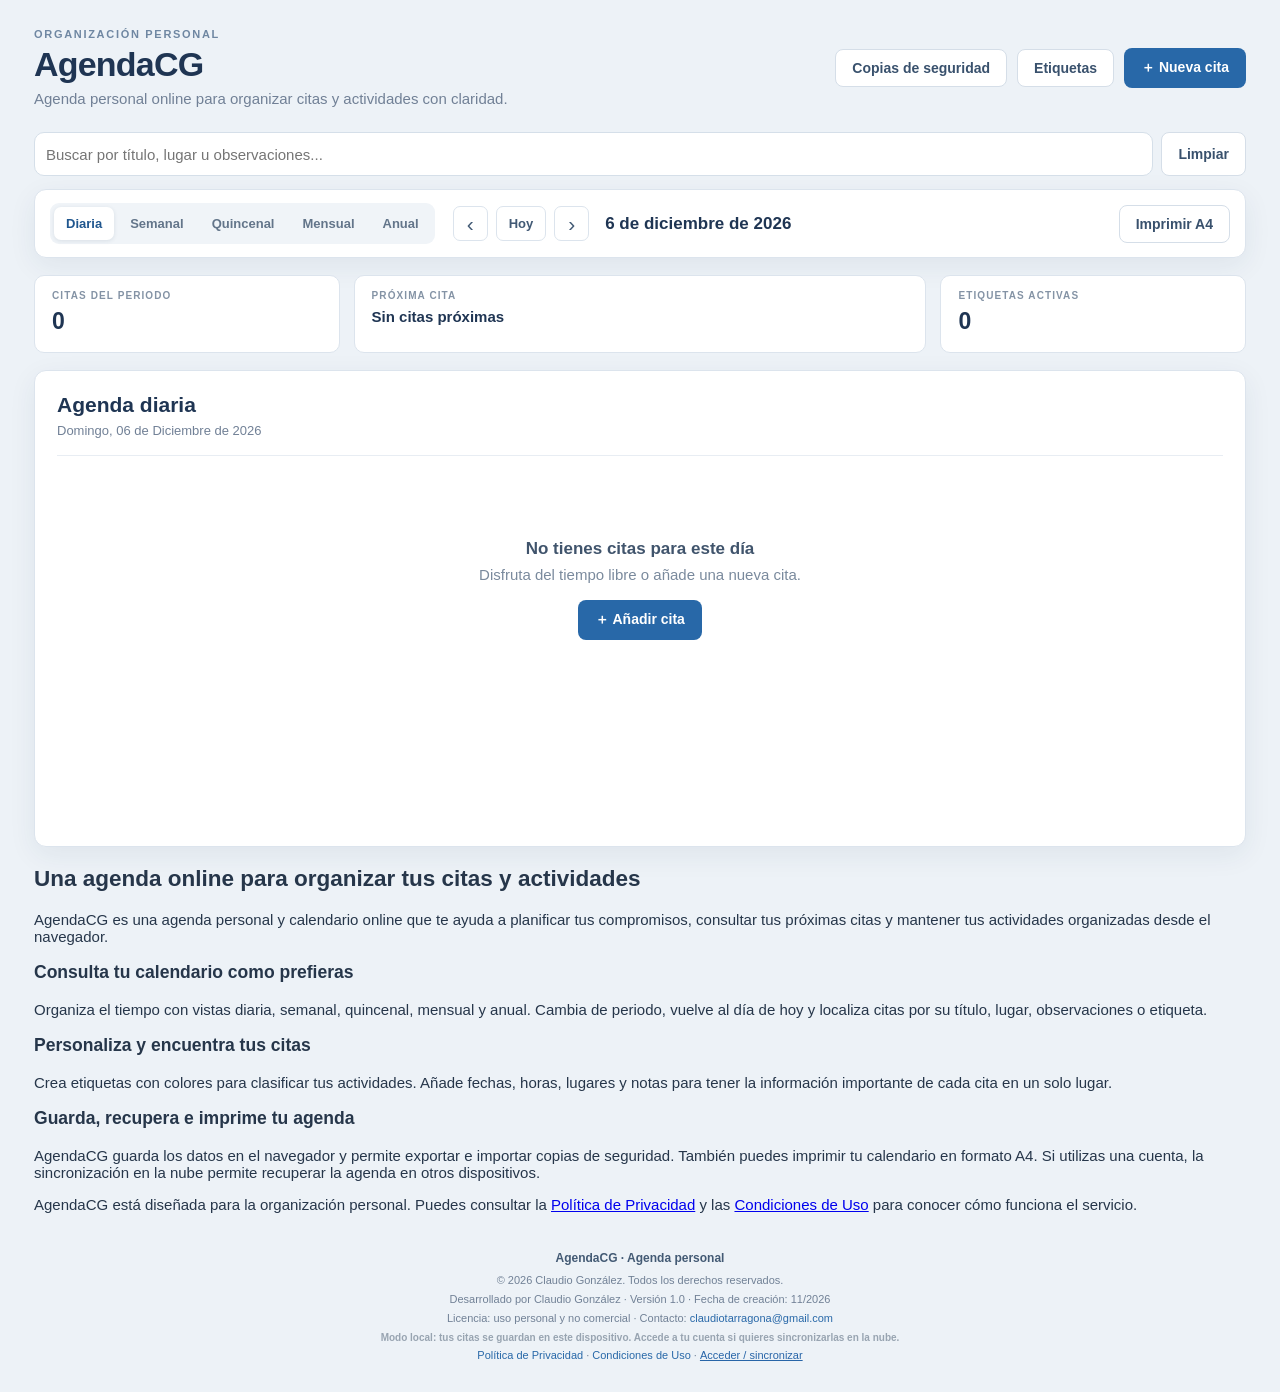
==== commit 80b357f3: "Make cloud account access optional in AgendaCG footer" ====
--- a/index.html
+++ b/index.html
@@ -134,7 +134,7 @@
             <div>Desarrollado por Claudio González · Versión 1.0 · Fecha de creación: 11/2026</div>
             <div>Licencia: uso personal y no comercial · Contacto: <a href="mailto:claudiotarragona@gmail.com">claudiotarragona@gmail.com</a></div>
             <div class="footer-storage" id="cloudStatus" role="status">Preparando almacenamiento seguro…</div>
-            <div><a href="privacidad.html" target="_blank" rel="noopener">Política de Privacidad</a> · <a href="condiciones.html" target="_blank" rel="noopener">Condiciones de Uso</a> · <button class="link-button" type="button" id="logoutBtn">Cerrar sesión</button></div>
+            <div><a href="privacidad.html" target="_blank" rel="noopener">Política de Privacidad</a> · <a href="condiciones.html" target="_blank" rel="noopener">Condiciones de Uso</a> · <button class="link-button" type="button" id="logoutBtn">Acceder / sincronizar</button></div>
         </footer>
     </div>
 
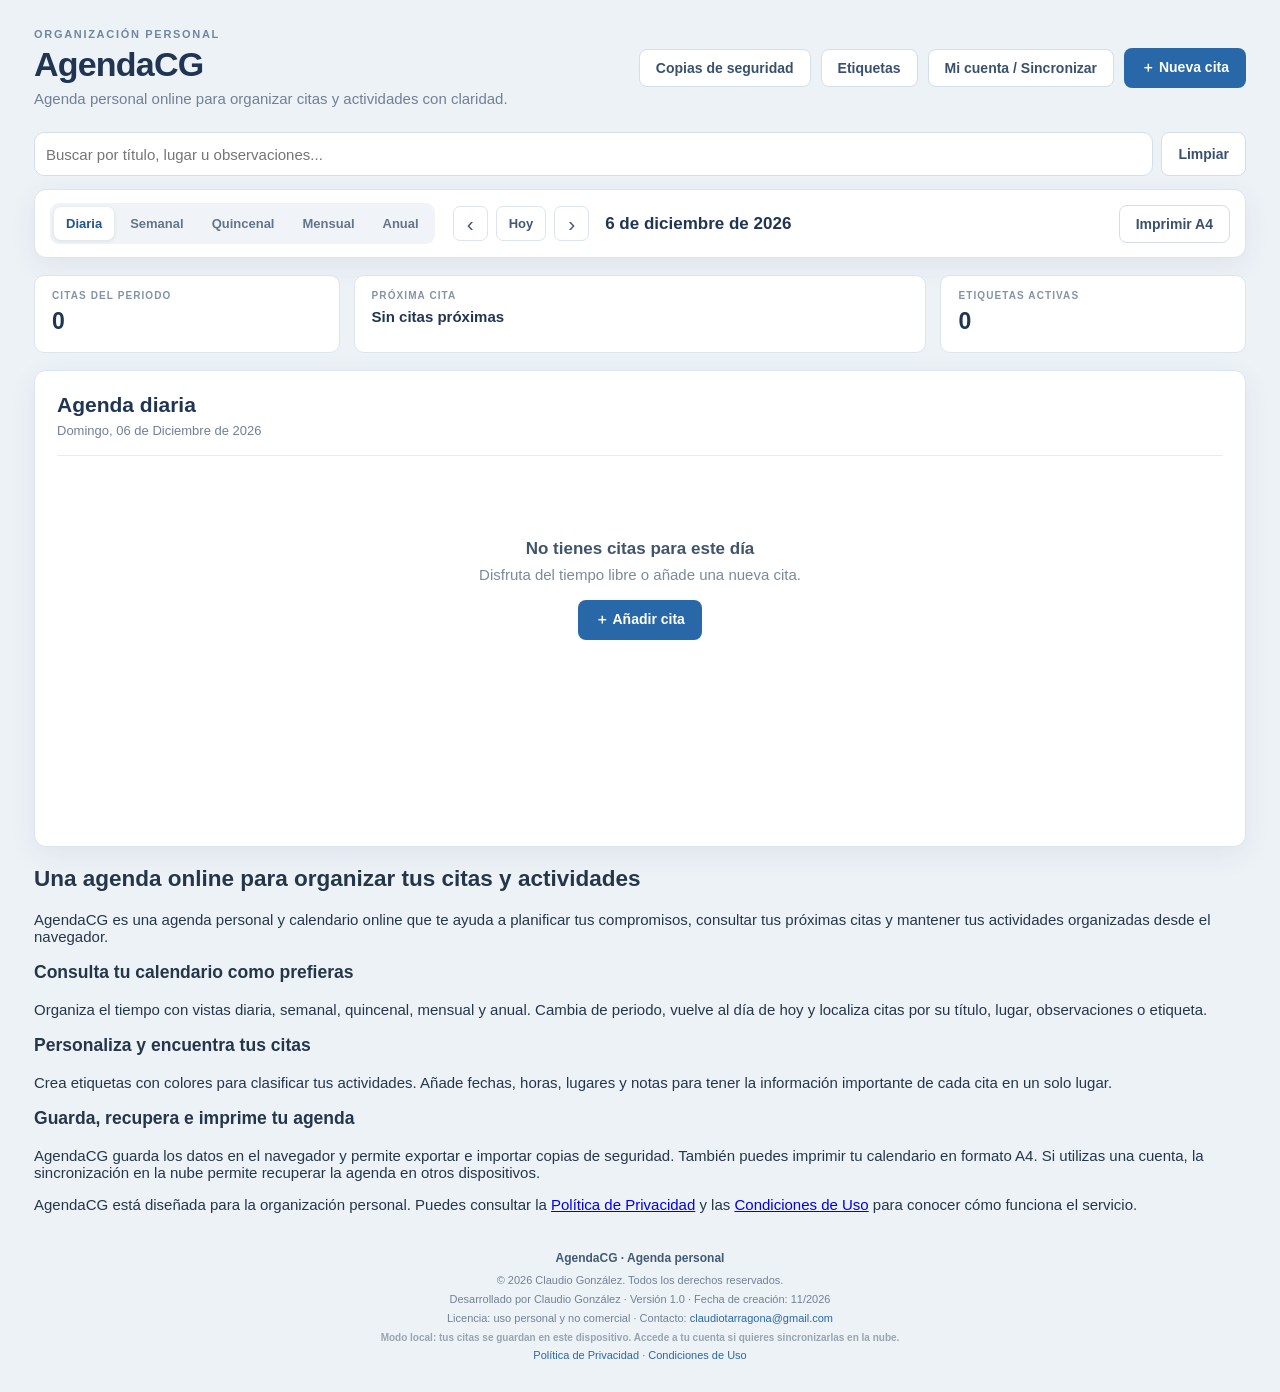
==== commit 08066f41: "Move account and cloud sync access to visible app header" ====
--- a/index.html
+++ b/index.html
@@ -53,6 +53,7 @@
                 <button class="button button-light" id="installBtn" hidden>Instalar AgendaCG</button>
                 <button class="button button-light" id="backupBtn">Copias de seguridad</button>
                 <button class="button button-light" id="manageCategoriesBtn">Etiquetas</button>
+                <button class="button button-light account-access-button" id="logoutBtn" type="button">Mi cuenta / Sincronizar</button>
                 <button class="button button-primary" id="newEventBtn">＋ Nueva cita</button>
             </div>
         </header>
@@ -134,7 +135,7 @@
             <div>Desarrollado por Claudio González · Versión 1.0 · Fecha de creación: 11/2026</div>
             <div>Licencia: uso personal y no comercial · Contacto: <a href="mailto:claudiotarragona@gmail.com">claudiotarragona@gmail.com</a></div>
             <div class="footer-storage" id="cloudStatus" role="status">Preparando almacenamiento seguro…</div>
-            <div><a href="privacidad.html" target="_blank" rel="noopener">Política de Privacidad</a> · <a href="condiciones.html" target="_blank" rel="noopener">Condiciones de Uso</a> · <button class="link-button" type="button" id="logoutBtn">Acceder / sincronizar</button></div>
+            <div><a href="privacidad.html" target="_blank" rel="noopener">Política de Privacidad</a> · <a href="condiciones.html" target="_blank" rel="noopener">Condiciones de Uso</a></div>
         </footer>
     </div>
 
@@ -225,7 +226,7 @@
     </div>
     <div class="modal-backdrop hidden no-print" id="accountModal">
         <section class="modal modal-narrow" role="dialog" aria-modal="true" aria-labelledby="accountTitle">
-            <div class="modal-header"><div><div class="eyebrow">PROTECCIÓN DE TUS CITAS</div><h2 id="accountTitle">Acceder a AgendaCG</h2><p class="modal-intro">Tu cuenta permite recuperar la agenda si borras los datos de navegación o cambias de dispositivo.</p></div></div>
+            <div class="modal-header"><div><div class="eyebrow">PROTECCIÓN DE TUS CITAS</div><h2 id="accountTitle">Acceder a AgendaCG</h2><p class="modal-intro">Puedes usar AgendaCG sin cuenta: tus citas se guardan en este dispositivo. Si quieres recuperar tu agenda en otros dispositivos, inicia sesión o crea una cuenta para activar la sincronización en la nube.</p></div></div>
             <form id="authForm">
                 <input type="hidden" id="authMode" value="login">
                 <label for="authEmail">Correo electrónico</label>
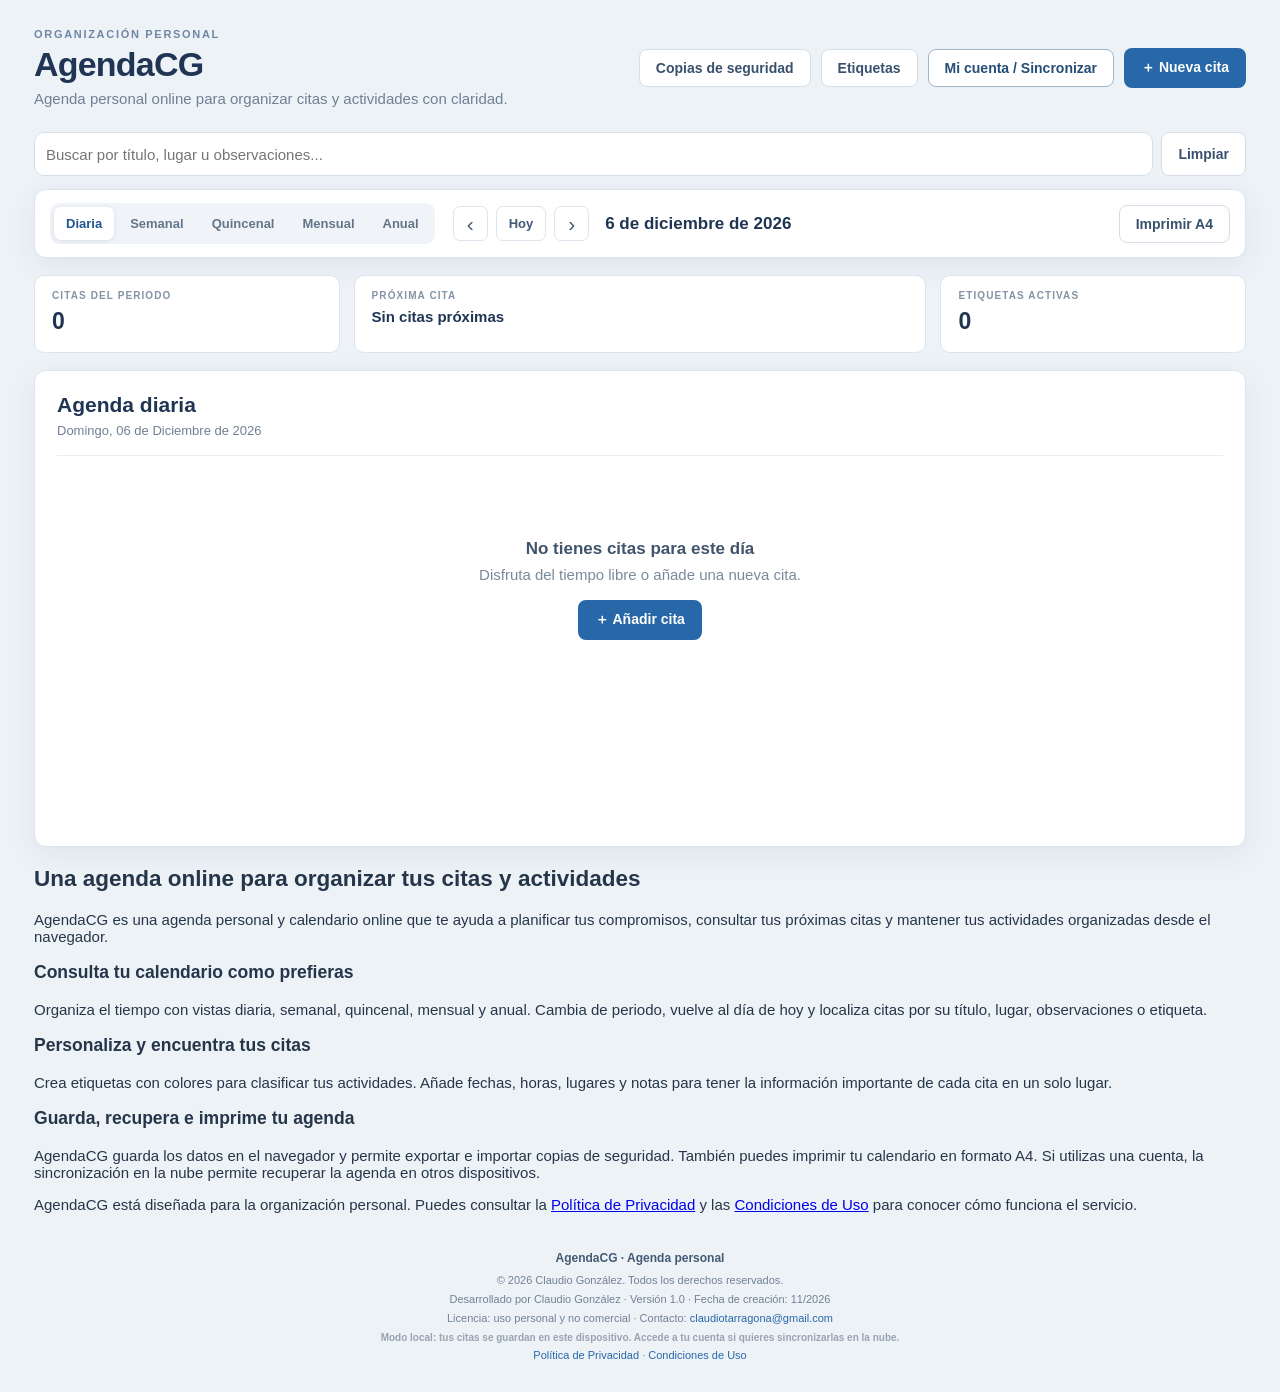
==== commit e0b39257: "Explicar claramente las opciones de uso local y cuenta" ====
--- a/index.html
+++ b/index.html
@@ -226,7 +226,17 @@
     </div>
     <div class="modal-backdrop hidden no-print" id="accountModal">
         <section class="modal modal-narrow" role="dialog" aria-modal="true" aria-labelledby="accountTitle">
-            <div class="modal-header"><div><div class="eyebrow">PROTECCIÓN DE TUS CITAS</div><h2 id="accountTitle">Acceder a AgendaCG</h2><p class="modal-intro">Puedes usar AgendaCG sin cuenta: tus citas se guardan en este dispositivo. Si quieres recuperar tu agenda en otros dispositivos, inicia sesión o crea una cuenta para activar la sincronización en la nube.</p></div></div>
+            <div class="modal-header"><div><div class="eyebrow">ELIGE CÓMO QUIERES USAR TU AGENDA</div><h2 id="accountTitle">Mi cuenta y sincronización</h2><p class="modal-intro">No necesitas registrarte para utilizar AgendaCG. Puedes empezar ahora mismo y guardar tus citas en este dispositivo.</p></div></div>
+            <div class="account-choice">
+                <h3>Usar AgendaCG sin cuenta</h3>
+                <p>Entra directamente, crea citas y organiza tu calendario. Tus datos se guardan en este navegador y permanecen en este dispositivo; no se envían a la nube ni aparecen automáticamente en otros dispositivos.</p>
+                <p class="small-note"><strong>Importante:</strong> si borras los datos del navegador o cambias de dispositivo, podrías perder el acceso a esas citas. Para conservarlas, utiliza «Copias de seguridad» y guarda un archivo de respaldo.</p>
+                <button type="button" class="button button-light" id="continueLocalBtn">Continuar sin cuenta</button>
+            </div>
+            <div class="account-choice account-choice-cloud">
+                <h3>Sincronizar con una cuenta</h3>
+                <p>Si quieres utilizar la misma agenda en varios dispositivos y recuperar tus citas desde ellos, inicia sesión con tu cuenta o crea una nueva. La sincronización en la nube requiere conexión a Internet.</p>
+            </div>
             <form id="authForm">
                 <input type="hidden" id="authMode" value="login">
                 <label for="authEmail">Correo electrónico</label>
--- a/css/styles.css
+++ b/css/styles.css
@@ -276,3 +276,14 @@
 .auth-message{min-height:1.3em;color:#b42318;font-size:13px;margin:8px 0}
 #authSubmit:disabled{opacity:.65;cursor:wait}
 #accountModal{z-index:11000}
+
+
+/* Acceso visible a cuenta y sincronización */
+.account-access-button { border-color:#9fb5cc; color:#244d77; background:#fff; }
+.account-access-button:hover { background:#edf4fb; border-color:#6f94ba; }
+@media (max-width:680px) {
+  .header-actions { display:grid; grid-template-columns:1fr 1fr; width:100%; gap:8px; }
+  .header-actions .button { min-height:44px; padding:9px 8px; font-size:12px; }
+  .account-access-button { grid-column:1 / -1; grid-row:1; }
+  #newEventBtn { grid-column:1 / -1; grid-row:2; }
+}
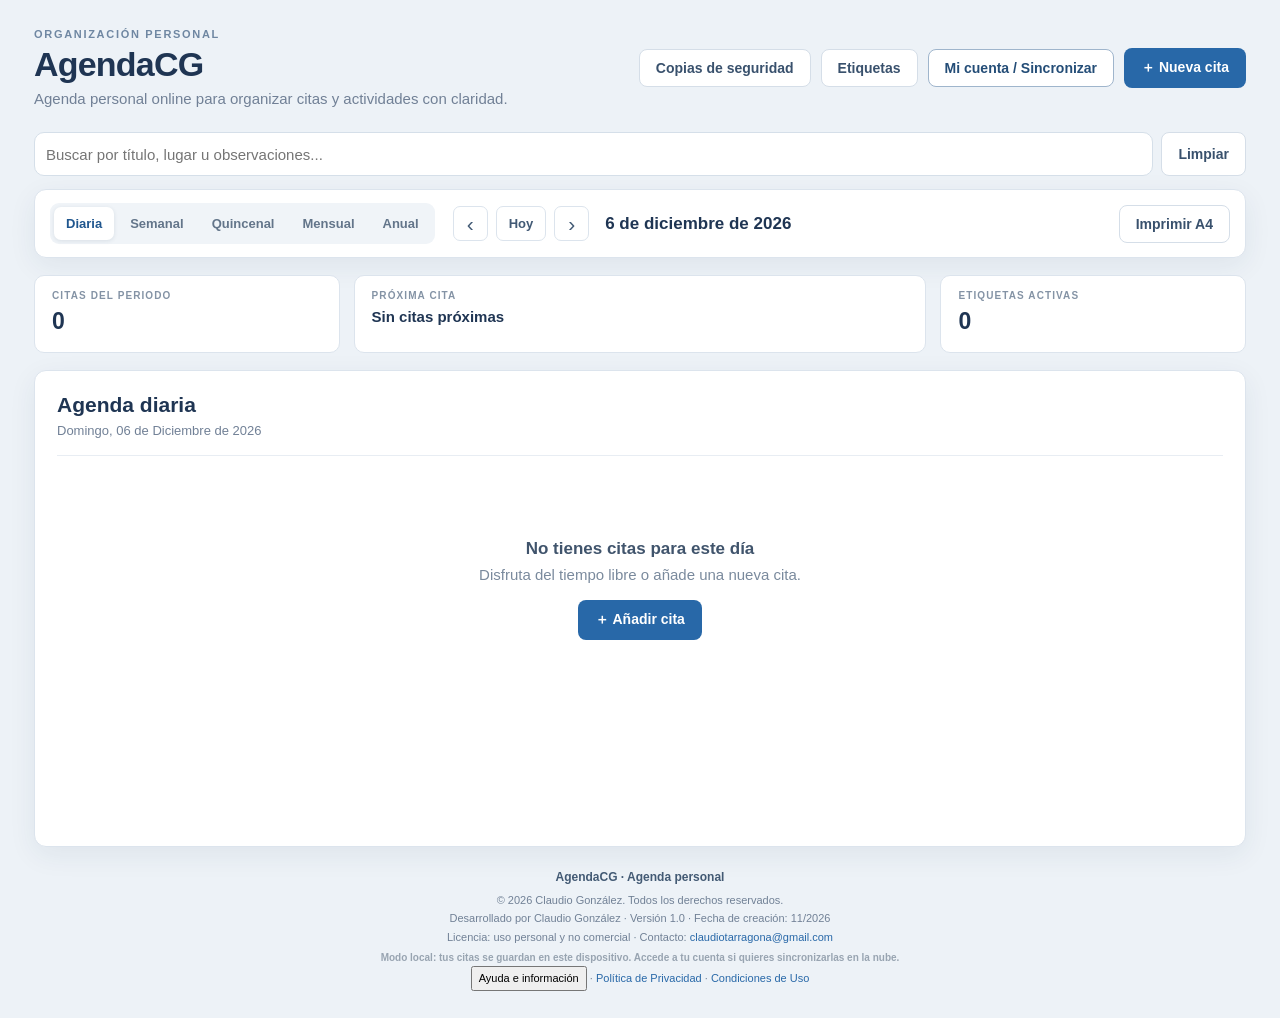
==== commit 737f3ff1: "Simplify AgendaCG home and add help panel" ====
--- a/index.html
+++ b/index.html
@@ -108,25 +108,6 @@
                 <div id="calendarView" class="calendar-view"></div>
             </section>
 
-            <section class="seo-intro" aria-labelledby="seo-heading">
-                <h2 id="seo-heading">Una agenda online para organizar tus citas y actividades</h2>
-                <p>AgendaCG es una agenda personal y calendario online que te ayuda a planificar tus compromisos, consultar tus próximas citas y mantener tus actividades organizadas desde el navegador.</p>
-                <div class="seo-features">
-                    <article>
-                        <h3>Consulta tu calendario como prefieras</h3>
-                        <p>Organiza el tiempo con vistas diaria, semanal, quincenal, mensual y anual. Cambia de periodo, vuelve al día de hoy y localiza citas por su título, lugar, observaciones o etiqueta.</p>
-                    </article>
-                    <article>
-                        <h3>Personaliza y encuentra tus citas</h3>
-                        <p>Crea etiquetas con colores para clasificar tus actividades. Añade fechas, horas, lugares y notas para tener la información importante de cada cita en un solo lugar.</p>
-                    </article>
-                    <article>
-                        <h3>Guarda, recupera e imprime tu agenda</h3>
-                        <p>AgendaCG guarda los datos en el navegador y permite exportar e importar copias de seguridad. También puedes imprimir tu calendario en formato A4. Si utilizas una cuenta, la sincronización en la nube permite recuperar la agenda en otros dispositivos.</p>
-                    </article>
-                </div>
-                <p class="seo-note">AgendaCG está diseñada para la organización personal. Puedes consultar la <a href="privacidad.html">Política de Privacidad</a> y las <a href="condiciones.html">Condiciones de Uso</a> para conocer cómo funciona el servicio.</p>
-            </section>
         </main>
 
         <footer class="app-footer">
@@ -135,7 +116,7 @@
             <div>Desarrollado por Claudio González · Versión 1.0 · Fecha de creación: 11/2026</div>
             <div>Licencia: uso personal y no comercial · Contacto: <a href="mailto:claudiotarragona@gmail.com">claudiotarragona@gmail.com</a></div>
             <div class="footer-storage" id="cloudStatus" role="status">Preparando almacenamiento seguro…</div>
-            <div><a href="privacidad.html" target="_blank" rel="noopener">Política de Privacidad</a> · <a href="condiciones.html" target="_blank" rel="noopener">Condiciones de Uso</a></div>
+            <div class="footer-help"><button class="footer-help-button" id="helpBtn" type="button">Ayuda e información</button> · <a href="privacidad.html" target="_blank" rel="noopener">Política de Privacidad</a> · <a href="condiciones.html" target="_blank" rel="noopener">Condiciones de Uso</a></div>
         </footer>
     </div>
 
@@ -250,6 +231,52 @@
             <p class="small-note">Al continuar aceptas las <a href="condiciones.html" target="_blank" rel="noopener">Condiciones de Uso</a> y has leído la <a href="privacidad.html" target="_blank" rel="noopener">Política de Privacidad</a>.</p>
         </section>
     </div>
+    <div class="modal-backdrop hidden no-print" id="helpModal">
+        <section class="modal help-modal" role="dialog" aria-modal="true" aria-labelledby="helpTitle">
+            <div class="modal-header">
+                <div>
+                    <div class="eyebrow">CENTRO DE AYUDA</div>
+                    <h2 id="helpTitle">Ayuda e información</h2>
+                    <p class="modal-intro">Todo lo que necesitas para aprovechar AgendaCG.</p>
+                </div>
+                <button class="close-button" data-close="helpModal" aria-label="Cerrar">×</button>
+            </div>
+            <div class="help-content">
+                <article class="help-section">
+                    <h3>1. Organiza tu calendario</h3>
+                    <p>Utiliza las vistas diaria, semanal, quincenal, mensual o anual para consultar tus actividades. Los botones de navegación permiten avanzar o retroceder entre periodos y «Hoy» te lleva a la fecha actual. También puedes buscar citas por título, lugar u observaciones.</p>
+                </article>
+                <article class="help-section">
+                    <h3>2. Crea y administra tus citas</h3>
+                    <p>Pulsa «Nueva cita» e indica un título y una fecha. Si lo deseas, añade las horas de inicio y fin, el lugar, las observaciones y una etiqueta. Desde el calendario puedes abrir una cita para editarla o eliminarla.</p>
+                </article>
+                <article class="help-section">
+                    <h3>3. Personaliza las etiquetas</h3>
+                    <p>En «Etiquetas» puedes crear categorías con colores, modificar su nombre o cambiar su color. Así podrás distinguir de un vistazo los distintos tipos de actividades.</p>
+                </article>
+                <article class="help-section">
+                    <h3>4. Guarda tus datos y sincroniza</h3>
+                    <p>Sin cuenta, tus citas se guardan en el almacenamiento de este navegador y permanecen en el dispositivo donde las has creado. Para utilizar la misma agenda en varios dispositivos, inicia sesión o crea una cuenta y utiliza la sincronización en la nube. Esta opción requiere conexión a Internet.</p>
+                    <p class="help-tip">Consejo: aunque utilices la sincronización, es recomendable conservar periódicamente una copia de seguridad.</p>
+                </article>
+                <article class="help-section">
+                    <h3>5. Exporta o restaura una copia</h3>
+                    <p>Abre «Copias de seguridad» y selecciona «Exportar copia JSON» para guardar tus citas y etiquetas en un archivo. Para recuperar una copia, selecciona «Restaurar copia JSON» y elige el archivo guardado. La restauración sustituye los datos actuales de ese dispositivo.</p>
+                </article>
+                <article class="help-section">
+                    <h3>6. Imprime tu calendario en A4</h3>
+                    <p>Selecciona primero la vista y el periodo que quieras imprimir y pulsa «Imprimir A4». En la ventana de impresión puedes elegir la impresora o guardar el calendario como PDF.</p>
+                </article>
+                <article class="help-section help-last">
+                    <h3>¿Necesitas más información?</h3>
+                    <p>Consulta la <a href="privacidad.html" target="_blank" rel="noopener">Política de Privacidad</a> y las <a href="condiciones.html" target="_blank" rel="noopener">Condiciones de Uso</a> para conocer los detalles del servicio.</p>
+                </article>
+            </div>
+            <div class="modal-actions">
+                <button type="button" class="button button-primary" data-close="helpModal">Cerrar</button>
+            </div>
+        </section>
+    </div>
     <div class="toast no-print" id="toast" role="status" aria-live="polite"></div>
     <script src="js/config.js"></script>
     <script src="js/cloud.js"></script>
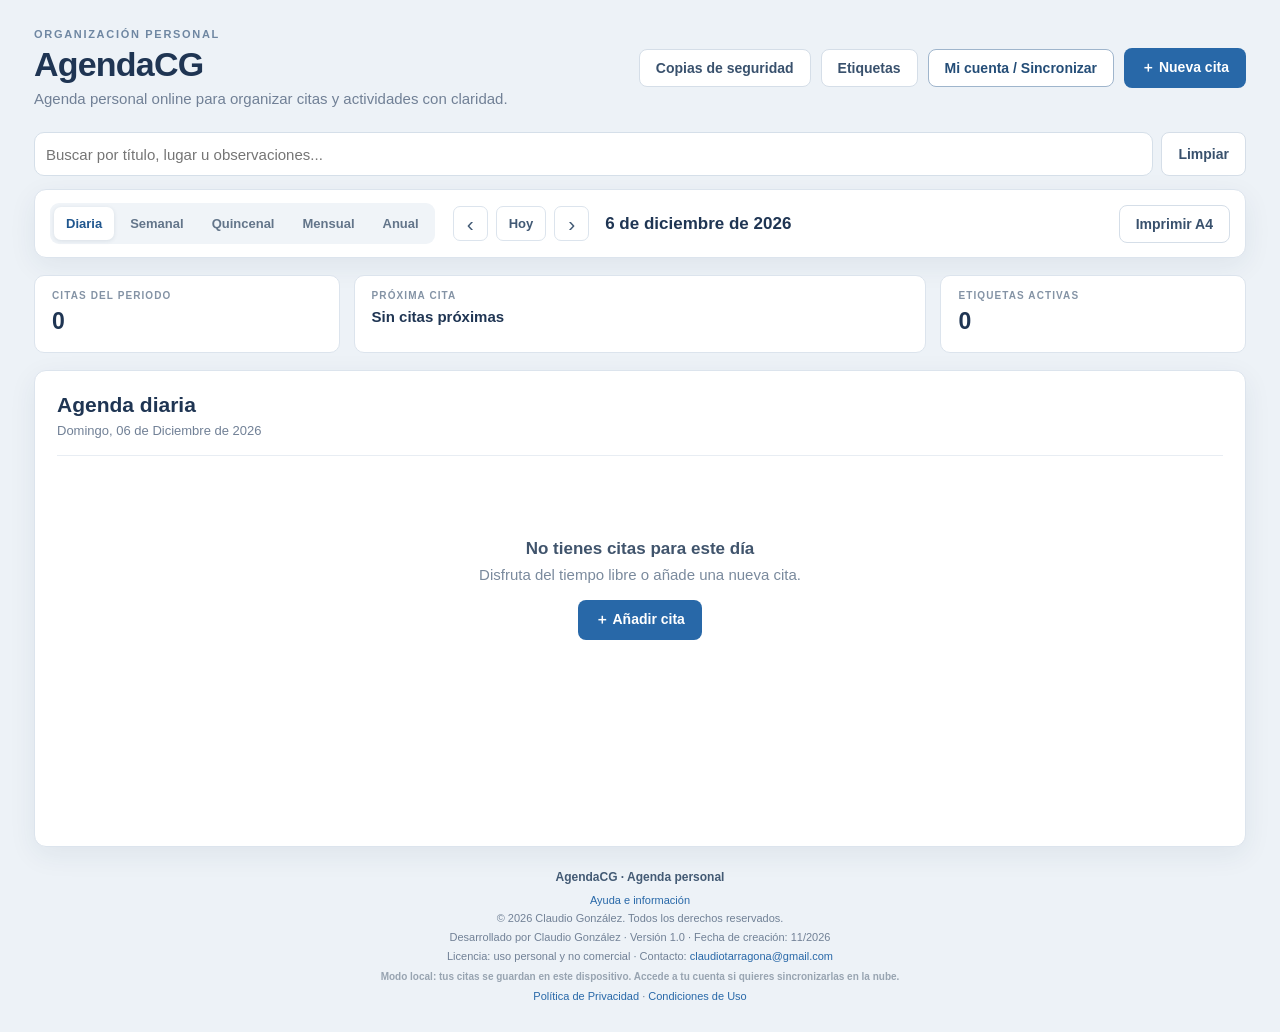
==== commit 1604e772: "Move help access to a prominent footer button" ====
--- a/index.html
+++ b/index.html
@@ -112,11 +112,12 @@
 
         <footer class="app-footer">
             <div class="footer-brand">AgendaCG · Agenda personal</div>
+            <div class="footer-help-main"><button class="button button-primary footer-help-button" id="helpBtn" type="button">Ayuda e información</button></div>
             <div>© 2026 Claudio González. Todos los derechos reservados.</div>
             <div>Desarrollado por Claudio González · Versión 1.0 · Fecha de creación: 11/2026</div>
             <div>Licencia: uso personal y no comercial · Contacto: <a href="mailto:claudiotarragona@gmail.com">claudiotarragona@gmail.com</a></div>
             <div class="footer-storage" id="cloudStatus" role="status">Preparando almacenamiento seguro…</div>
-            <div class="footer-help"><button class="footer-help-button" id="helpBtn" type="button">Ayuda e información</button> · <a href="privacidad.html" target="_blank" rel="noopener">Política de Privacidad</a> · <a href="condiciones.html" target="_blank" rel="noopener">Condiciones de Uso</a></div>
+            <div class="footer-help"><a href="privacidad.html" target="_blank" rel="noopener">Política de Privacidad</a> · <a href="condiciones.html" target="_blank" rel="noopener">Condiciones de Uso</a></div>
         </footer>
     </div>
 
--- a/css/styles.css
+++ b/css/styles.css
@@ -287,3 +287,26 @@
   .account-access-button { grid-column:1 / -1; grid-row:1; }
   #newEventBtn { grid-column:1 / -1; grid-row:2; }
 }
+
+
+/* Centro de ayuda: información bajo demanda, sin ocupar la página principal */
+.footer-help { margin-top:2px; }
+.footer-help-button { border:0; padding:0; background:transparent; color:#2868a8; font:inherit; cursor:pointer; }
+.footer-help-button:hover { text-decoration:underline; }
+.help-modal { width:min(760px,100%); }
+.help-content { display:flex; flex-direction:column; gap:0; }
+.help-section { padding:13px 0; border-top:1px solid #e8edf3; }
+.help-section h3 { margin:0 0 6px; color:#314b68; font-size:15px; }
+.help-section p { margin:0; color:#61748a; font-size:13px; line-height:1.6; }
+.help-section p + p { margin-top:8px; }
+.help-section a { color:#2868a8; text-decoration:none; }
+.help-section a:hover { text-decoration:underline; }
+.help-tip { padding:9px 11px; border-left:3px solid #78a5d0; background:#f3f7fb; border-radius:0 6px 6px 0; }
+.help-last { padding-bottom:0; }
+@media (max-width:680px) {
+  .help-modal { max-height:92dvh; }
+  .help-section { padding:11px 0; }
+  .help-section h3 { font-size:14px; }
+  .help-section p { font-size:12px; }
+}
+@media print { .footer-help { display:none !important; } }
